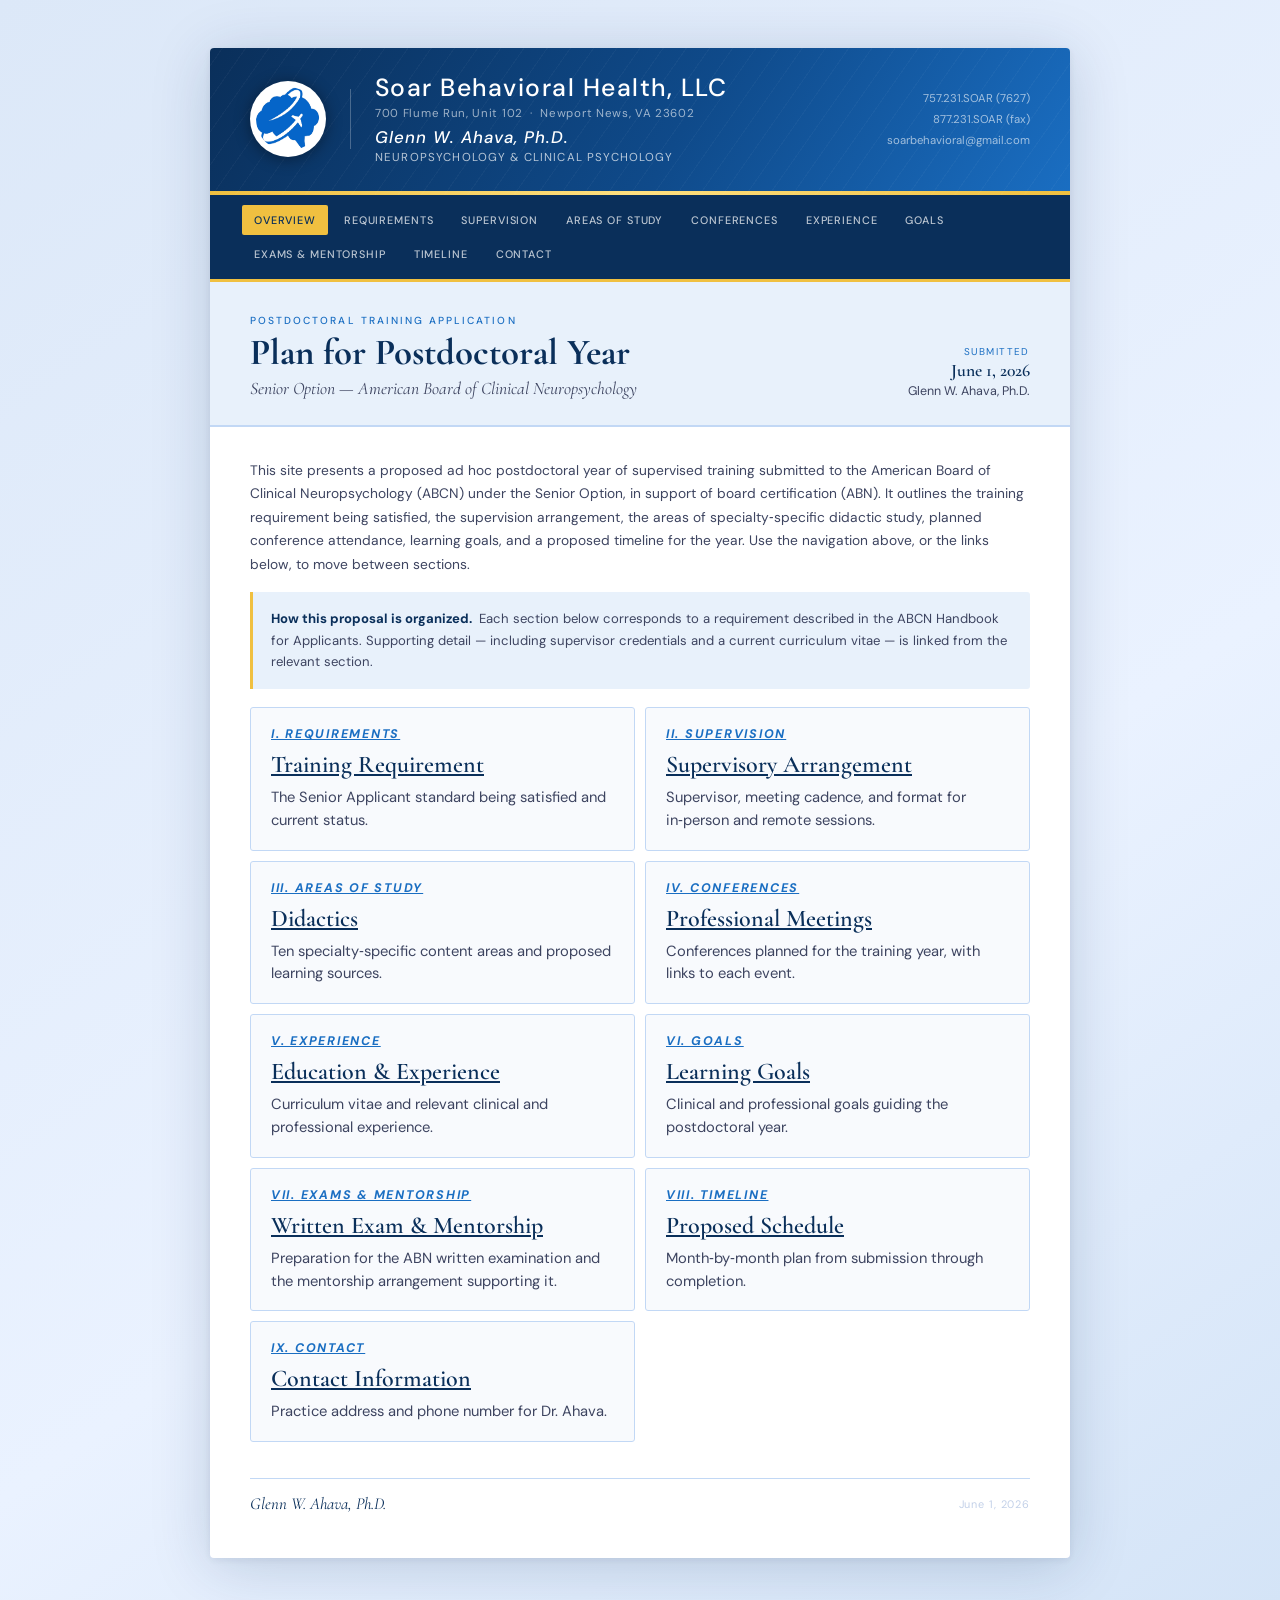
==== index.html @ ce33fef2 "add site files" ====
<!DOCTYPE html>
<html lang="en">
<head>
<meta charset="UTF-8">
<meta name="viewport" content="width=device-width, initial-scale=1.0">
<title>Plan for Postdoctoral Year — Glenn W. Ahava, Ph.D.</title>
<link href="https://fonts.googleapis.com/css2?family=Cormorant+Garamond:ital,wght@0,400;0,500;0,600;0,700;1,400;1,500&family=DM+Sans:opsz,wght@9..40,300;9..40,400;9..40,500&display=swap" rel="stylesheet">
<link rel="stylesheet" href="assets/styles.css">
</head>
<body id="top">
<div class="page">

  <!-- LETTERHEAD -->
  <header class="letterhead">
    <div class="lh-inner">
      <img class="lh-logo" src="assets/logo.jpg" alt="Soar Behavioral Health logo" width="76" height="76">
      <div class="lh-divider"></div>
      <div class="lh-text">
        <div class="lh-org">Soar Behavioral Health, LLC</div>
        <div class="lh-address">700 Flume Run, Unit 102 &nbsp;·&nbsp; Newport News, VA 23602</div>
        <div class="lh-name">Glenn W. Ahava, Ph.D.</div>
        <div class="lh-specialty">Neuropsychology &amp; Clinical Psychology</div>
      </div>
      <div class="lh-contact">
        757.231.SOAR (7627)<br>
        877.231.SOAR (fax)<br>
        soarbehavioral@gmail.com
      </div>
    </div>
    <div class="lh-bar"></div>
  </header>

  <!-- SITE NAV -->
  <nav class="site-nav" aria-label="Site sections">
    <a href="index.html" class="current">Overview</a>
    <a href="requirements.html">Requirements</a>
    <a href="supervision.html">Supervision</a>
    <a href="areas-of-study.html">Areas of Study</a>
    <a href="conferences.html">Conferences</a>
    <a href="experience.html">Experience</a>
    <a href="goals.html">Goals</a>
    <a href="exams-mentorship.html">Exams &amp; Mentorship</a>
    <a href="timeline.html">Timeline</a>
    <a href="contact.html">Contact</a>
  </nav>

  <!-- DOC HEADER -->
  <div class="doc-header">
    <div>
      <div class="dh-label">Postdoctoral Training Application</div>
      <div class="dh-title">Plan for Postdoctoral Year</div>
      <div class="dh-subtitle">Senior Option — American Board of Clinical Neuropsychology</div>
    </div>
    <div class="dh-meta">
      <div class="dh-date-label">Submitted</div>
      <div class="dh-date">June 1, 2026</div>
      <div class="dh-author">Glenn W. Ahava, Ph.D.</div>
    </div>
  </div>

  <!-- BODY -->
  <main class="body">

    <section class="section fade-in">
      <div class="sec-intro">
        This site presents a proposed ad hoc postdoctoral year of supervised training submitted
        to the American Board of Clinical Neuropsychology (ABCN) under the Senior Option, in
        support of board certification (ABN). It outlines the training requirement being
        satisfied, the supervision arrangement, the areas of specialty‑specific didactic study,
        planned conference attendance, learning goals, and a proposed timeline for the year.
        Use the navigation above, or the links below, to move between sections.
      </div>

      <div class="note">
        <strong>How this proposal is organized.</strong>&ensp;Each section below corresponds to a
        requirement described in the ABCN Handbook for Applicants. Supporting detail —
        including supervisor credentials and a current curriculum vitae — is linked from the
        relevant section.
      </div>

      <div class="quicklinks">
        <a class="qlink" href="requirements.html">
          <div class="qlink-label">I. Requirements</div>
          <div class="qlink-title">Training Requirement</div>
          <div class="qlink-text">The Senior Applicant standard being satisfied and current status.</div>
        </a>
        <a class="qlink" href="supervision.html">
          <div class="qlink-label">II. Supervision</div>
          <div class="qlink-title">Supervisory Arrangement</div>
          <div class="qlink-text">Supervisor, meeting cadence, and format for in‑person and remote sessions.</div>
        </a>
        <a class="qlink" href="areas-of-study.html">
          <div class="qlink-label">III. Areas of Study</div>
          <div class="qlink-title">Didactics</div>
          <div class="qlink-text">Ten specialty‑specific content areas and proposed learning sources.</div>
        </a>
        <a class="qlink" href="conferences.html">
          <div class="qlink-label">IV. Conferences</div>
          <div class="qlink-title">Professional Meetings</div>
          <div class="qlink-text">Conferences planned for the training year, with links to each event.</div>
        </a>
        <a class="qlink" href="experience.html">
          <div class="qlink-label">V. Experience</div>
          <div class="qlink-title">Education &amp; Experience</div>
          <div class="qlink-text">Curriculum vitae and relevant clinical and professional experience.</div>
        </a>
        <a class="qlink" href="goals.html">
          <div class="qlink-label">VI. Goals</div>
          <div class="qlink-title">Learning Goals</div>
          <div class="qlink-text">Clinical and professional goals guiding the postdoctoral year.</div>
        </a>
        <a class="qlink" href="exams-mentorship.html">
          <div class="qlink-label">VII. Exams &amp; Mentorship</div>
          <div class="qlink-title">Written Exam &amp; Mentorship</div>
          <div class="qlink-text">Preparation for the ABN written examination and the mentorship arrangement supporting it.</div>
        </a>
        <a class="qlink" href="timeline.html">
          <div class="qlink-label">VIII. Timeline</div>
          <div class="qlink-title">Proposed Schedule</div>
          <div class="qlink-text">Month‑by‑month plan from submission through completion.</div>
        </a>
        <a class="qlink" href="contact.html">
          <div class="qlink-label">IX. Contact</div>
          <div class="qlink-title">Contact Information</div>
          <div class="qlink-text">Practice address and phone number for Dr. Ahava.</div>
        </a>
      </div>
    </section>

    <!-- FOOTER -->
    <div class="doc-footer">
      <div class="footer-sig">Glenn W. Ahava, Ph.D.</div>
      <div class="footer-meta">
        June 1, 2026
      </div>
    </div>

  </main>
</div>
</body>
</html>
---- assets/styles.css ----
/* ============================================================
   Shared design system — extended from the original one-page
   letterhead draft. Keep colors/fonts consistent across pages.
   ============================================================ */

:root {
  --blue:       #1a6ec2;
  --blue-dark:  #0f4a8a;
  --blue-deep:  #0a2f5a;
  --blue-light: #e8f1fb;
  --blue-mid:   #c2d8f5;
  --white:      #ffffff;
  --cream:      #f8fafd;
  --ink:        #1a1a2e;
  --ink-soft:   #3d4460;
  --rule:       #c2d0e8;
  --gold:       #f0c040;
}

* { margin:0; padding:0; box-sizing:border-box; }

html { scroll-behavior: smooth; }

body {
  background: linear-gradient(145deg, #dce8f8 0%, #eaf2ff 60%, #d4e4f7 100%);
  font-family: 'DM Sans', sans-serif;
  color: var(--ink);
  min-height: 100vh;
  display: flex;
  justify-content: center;
  padding: 48px 20px;
}

a { color: inherit; }

.page {
  background: var(--white);
  width: 860px;
  max-width: 100%;
  box-shadow: 0 8px 60px rgba(10,47,90,0.18), 0 2px 8px rgba(10,47,90,0.08);
  border-radius: 4px;
  overflow: hidden;
  animation: rise 0.65s cubic-bezier(.22,.68,0,1.2) both;
}

@keyframes rise {
  from { opacity:0; transform:translateY(28px) scale(0.98); }
  to   { opacity:1; transform:translateY(0) scale(1); }
}

/* ══ LETTERHEAD ══ */
.letterhead {
  background: linear-gradient(120deg, var(--blue-deep) 0%, var(--blue-dark) 55%, var(--blue) 100%);
  padding: 0;
  position: relative;
  overflow: hidden;
}

.letterhead::before {
  content:'';
  position:absolute; inset:0;
  background: repeating-linear-gradient(
    -55deg,
    transparent,
    transparent 18px,
    rgba(255,255,255,0.03) 18px,
    rgba(255,255,255,0.03) 19px
  );
  pointer-events:none;
}

.lh-inner {
  position: relative;
  display: flex;
  align-items: center;
  gap: 24px;
  padding: 26px 40px;
}

.lh-logo {
  width: 76px;
  height: 76px;
  flex-shrink: 0;
  filter: drop-shadow(0 2px 8px rgba(0,0,0,0.4));
  background: white;
  border-radius: 50%;
  padding: 6px;
  box-sizing: border-box;
}

.lh-divider {
  width: 1px;
  height: 60px;
  background: rgba(255,255,255,0.25);
  flex-shrink: 0;
}

.lh-text { flex:1; }

.lh-org {
  font-family: 'DM Sans', sans-serif;
  font-weight: 500;
  font-size: 1.55rem;
  color: #fff;
  letter-spacing: 0.06em;
  line-height: 1.15;
}

.lh-address {
  font-size: 0.72rem;
  color: rgba(255,255,255,0.6);
  margin-top: 3px;
  letter-spacing: 0.06em;
}

.lh-name {
  margin-top:5px; color:#ffffff; font-style:italic;
  letter-spacing:0.06em; font-size:1.05rem; font-weight:500;
}

.lh-specialty {
  margin-top:2px; color:rgba(255,255,255,0.7); font-size:0.72rem;
  letter-spacing:0.1em; text-transform:uppercase;
}

.lh-contact {
  text-align: right;
  font-size: 0.71rem;
  color: rgba(255,255,255,0.6);
  line-height: 1.85;
}

.lh-bar {
  height: 4px;
  background: linear-gradient(90deg, var(--gold) 0%, #ffe080 50%, var(--gold) 100%);
}

/* ══ SITE NAVIGATION ══ */
.site-nav {
  display: flex;
  flex-wrap: wrap;
  gap: 4px;
  padding: 10px 32px;
  background: var(--blue-deep);
  border-bottom: 3px solid var(--gold);
}

.site-nav a {
  color: rgba(255,255,255,0.72);
  text-decoration: none;
  font-size: 0.68rem;
  letter-spacing: 0.08em;
  text-transform: uppercase;
  font-weight: 500;
  padding: 8px 12px;
  border-radius: 2px;
  transition: background 0.15s ease, color 0.15s ease;
  white-space: nowrap;
}

.site-nav a:hover, .site-nav a:focus {
  background: rgba(255,255,255,0.12);
  color: #ffffff;
}

.site-nav a.current {
  background: var(--gold);
  color: var(--blue-deep);
}

/* ══ DOC HEADER ══ */
.doc-header {
  background: var(--blue-light);
  padding: 32px 40px 26px;
  border-bottom: 2px solid var(--blue-mid);
  display: flex;
  justify-content: space-between;
  align-items: flex-end;
  gap: 20px;
  flex-wrap: wrap;
}

.dh-label {
  font-size: 0.64rem;
  letter-spacing: 0.2em;
  text-transform: uppercase;
  color: var(--blue);
  font-weight: 500;
  margin-bottom: 6px;
}

.dh-title {
  font-family: 'Cormorant Garamond', serif;
  font-size: 2.3rem;
  font-weight: 700;
  color: var(--blue-deep);
  line-height: 1.1;
}

.dh-subtitle {
  font-family: 'Cormorant Garamond', serif;
  font-style: italic;
  font-size: 1.1rem;
  color: var(--ink-soft);
  margin-top: 5px;
}

.dh-meta {
  text-align: right;
  flex-shrink: 0;
}

.dh-date-label {
  font-size: 0.62rem;
  letter-spacing: 0.15em;
  text-transform: uppercase;
  color: var(--blue);
}

.dh-date {
  font-family: 'Cormorant Garamond', serif;
  font-size: 1.1rem;
  font-weight: 600;
  color: var(--blue-deep);
  margin-top: 2px;
}

.dh-author {
  font-size: 0.78rem;
  color: var(--ink-soft);
  margin-top: 2px;
}

/* ══ BODY ══ */
.body { padding: 32px 40px 44px; }

/* ══ IN-PAGE NAVIGATION (within a single page's sections) ══ */
.toc {
  display: flex;
  flex-wrap: wrap;
  gap: 8px;
  padding: 18px 40px;
  background: #f5f9ff;
  border-bottom: 1px solid var(--blue-mid);
}

.toc-label {
  width: 100%;
  font-size: 0.6rem;
  letter-spacing: 0.16em;
  text-transform: uppercase;
  font-weight: 500;
  color: var(--blue);
  margin-bottom: 2px;
}

.toc a, .back-top {
  color: var(--blue-dark);
  text-decoration: none;
  font-size: 0.72rem;
  font-weight: 500;
}

.toc a {
  background: var(--white);
  border: 1px solid var(--blue-mid);
  border-radius: 999px;
  padding: 6px 10px;
  transition: background .15s ease, color .15s ease;
}

.toc a:hover, .toc a:focus {
  background: var(--blue-deep);
  color: var(--white);
}

.back-top {
  margin-left: auto;
  font-size: 0.64rem;
  letter-spacing: 0.04em;
}

.back-top:hover, .back-top:focus { text-decoration: underline; }

/* ══ SECTIONS ══ */
.section { margin-top: 30px; }
.section:first-child { margin-top: 0; }

.section.fade-in { animation: fadeUp .4s ease both; }

@keyframes fadeUp {
  from { opacity:0; transform:translateY(14px); }
  to   { opacity:1; transform:translateY(0); }
}

.sec-head {
  display: flex;
  align-items: center;
  gap: 12px;
  margin-bottom: 14px;
  flex-wrap: wrap;
}

.sec-num {
  width: 28px; height: 28px;
  border-radius: 50%;
  background: var(--blue-deep);
  color: var(--gold);
  font-size: 0.68rem;
  font-weight: 500;
  display: flex; align-items: center; justify-content: center;
  flex-shrink: 0;
  letter-spacing: 0.04em;
}

.sec-title {
  font-size: 0.66rem;
  letter-spacing: 0.22em;
  text-transform: uppercase;
  font-weight: 500;
  color: var(--blue-deep);
}

.sec-rule {
  flex: 1;
  height: 1px;
  background: linear-gradient(90deg, var(--blue-dark) 0%, var(--blue-mid) 100%);
  min-width: 40px;
}

.sec-intro {
  font-size: 0.86rem;
  color: var(--ink-soft);
  line-height: 1.7;
  margin-bottom: 16px;
}

.sec-intro a { color: var(--blue-dark); font-weight: 500; text-decoration: underline; }

/* ══ REQUIREMENTS ══ */
.req-quote {
  background: var(--blue-light);
  border-left: 3px solid var(--blue);
  padding: 14px 18px;
  margin-bottom: 14px;
  border-radius: 0 3px 3px 0;
}

.req-cite {
  display: block;
  font-size: 0.68rem;
  letter-spacing: 0.08em;
  color: var(--blue);
  font-weight: 500;
  margin-bottom: 7px;
}

.req-text {
  font-family: 'Cormorant Garamond', serif;
  font-style: italic;
  font-size: 1.0rem;
  color: var(--ink-soft);
  line-height: 1.65;
}

.checklist { list-style:none; display:flex; flex-direction:column; gap:7px; }

.checklist li {
  display: flex; align-items: flex-start; gap: 10px;
  font-size: 0.855rem; color: var(--ink-soft); line-height: 1.5;
}

.chk {
  width: 20px; height: 20px; border-radius: 4px;
  display: flex; align-items: center; justify-content: center;
  flex-shrink: 0; margin-top: 0px;
}

.chk-done { background: var(--blue-deep); }
.chk-pend { background: transparent; border: 1.5px solid var(--blue); }

/* ══ SUPERVISION ══ */
.sup-grid {
  display: grid;
  grid-template-columns: 1fr 1fr;
  gap: 10px;
}

.sup-card {
  background: var(--cream);
  border-top: 2px solid var(--blue-dark);
  border-radius: 0 0 3px 3px;
  padding: 14px 16px;
}

.sup-card.full { grid-column: 1 / -1; }

.sup-label {
  font-size: 0.61rem; letter-spacing: 0.16em;
  text-transform: uppercase; color: var(--blue);
  font-weight: 500; margin-bottom: 6px;
}

.sup-value {
  font-family: 'Cormorant Garamond', serif;
  font-size: 1.1rem; font-weight: 600;
  color: var(--blue-deep);
}

.sup-value a { text-decoration: none; border-bottom: 1px dotted var(--blue); }
.sup-value a:hover { color: var(--blue); }

.mod-row {
  display: flex; gap: 9px; align-items: flex-start; margin-top: 7px;
}

.mod-tag {
  font-size: 0.59rem; letter-spacing: 0.1em;
  text-transform: uppercase;
  background: var(--blue-deep); color: rgba(255,255,255,0.85);
  padding: 2px 8px; border-radius: 2px;
  white-space: nowrap; flex-shrink: 0; margin-top: 2px;
}

.mod-text {
  font-size: 0.82rem; color: var(--ink-soft); line-height: 1.5;
}

/* ══ DIDACTICS / AREAS OF STUDY ══ */
.did-note {
  font-size: 0.8rem; color: var(--ink-soft);
  background: var(--blue-light);
  border-left: 3px solid var(--rule);
  padding: 10px 14px; margin-bottom: 14px;
  line-height: 1.6; font-style: italic;
  border-radius: 0 3px 3px 0;
}

.did-grid {
  display: grid;
  grid-template-columns: 1fr 1fr;
  border: 1px solid var(--blue-mid);
  border-radius: 3px;
  overflow: hidden;
  margin-bottom: 16px;
}

.did-item {
  padding: 9px 14px;
  font-size: 0.82rem; color: var(--ink-soft);
  display: flex; align-items: center; gap: 10px;
  background: var(--white);
  border-bottom: 1px solid var(--blue-light);
  transition: background 0.15s;
}

.did-item:hover { background: var(--blue-light); }
.did-item:nth-child(odd)  { border-right: 1px solid var(--blue-light); }

.did-n {
  font-family: 'Cormorant Garamond', serif;
  font-size: 1.15rem; font-weight: 600;
  color: var(--blue); width: 22px;
  flex-shrink: 0; opacity: 0.55;
}

.src-title {
  font-size: 0.63rem; letter-spacing: 0.16em;
  text-transform: uppercase; color: var(--blue);
  font-weight: 500; margin-bottom: 8px;
}

.src-list { list-style: none; display: flex; flex-direction: column; gap: 5px; }

.src-list li {
  display: flex; gap: 10px;
  font-size: 0.82rem; color: var(--ink-soft); line-height: 1.5;
}

.src-list li a { text-decoration: underline; color: var(--blue-dark); }

.src-dot {
  width: 6px; height: 6px; border-radius: 50%;
  background: var(--blue); flex-shrink: 0; margin-top: 6px;
}

/* ══ CONFERENCES ══ */
.conf-card {
  background: var(--cream);
  border: 1px solid var(--blue-mid);
  border-left: 3px solid var(--blue-dark);
  border-radius: 0 3px 3px 0;
  padding: 14px 18px;
  display: flex; gap: 16px; align-items: flex-start;
  margin-bottom: 9px;
  transition: box-shadow 0.2s;
}

.conf-card:hover { box-shadow: 0 2px 12px rgba(10,47,90,0.1); }

.conf-date { text-align: center; flex-shrink: 0; width: 54px; }

.conf-month {
  font-size: 0.58rem; letter-spacing: 0.14em;
  text-transform: uppercase; color: var(--blue); font-weight: 500;
}

.conf-day {
  font-family: 'Cormorant Garamond', serif;
  font-size: 1.6rem; font-weight: 700;
  color: var(--blue-deep); line-height: 1;
}

.conf-year { font-size: 0.62rem; color: var(--ink-soft); margin-top: 1px; }

.conf-vr { width: 1px; background: var(--blue-mid); align-self: stretch; flex-shrink: 0; }

.conf-info { flex: 1; }

.conf-name {
  font-family: 'Cormorant Garamond', serif;
  font-size: 1.05rem; font-weight: 600;
  color: var(--blue-deep); line-height: 1.3;
}

.conf-name a { text-decoration: none; border-bottom: 1px dotted var(--blue-dark); }
.conf-name a:hover { color: var(--blue); }

.conf-loc {
  font-size: 0.74rem; color: var(--ink-soft);
  margin-top: 3px; letter-spacing: 0.04em;
}

.conf-link {
  display: inline-block;
  margin-top: 8px;
  font-size: 0.68rem;
  letter-spacing: 0.08em;
  text-transform: uppercase;
  color: var(--blue-dark);
  text-decoration: none;
  border-bottom: 1px solid var(--blue-mid);
}

.conf-link:hover { border-color: var(--blue-dark); }

/* ══ GOALS ══ */
.goal-list { display: flex; flex-direction: column; gap: 12px; }

.goal-card {
  background: var(--cream);
  border: 1px solid var(--blue-mid);
  border-radius: 3px;
  padding: 14px 18px;
  display: flex; gap: 14px; align-items: flex-start;
}

.goal-num {
  font-family: 'Cormorant Garamond', serif;
  font-size: 1.5rem; font-weight: 700;
  color: var(--blue); opacity: 0.55;
  flex-shrink: 0; width: 30px;
}

.goal-title {
  font-family: 'Cormorant Garamond', serif;
  font-size: 1.05rem; font-weight: 600;
  color: var(--blue-deep); margin-bottom: 4px;
}

.goal-text { font-size: 0.82rem; color: var(--ink-soft); line-height: 1.55; }

/* ══ TIMELINE ══ */
.tl { position: relative; padding-left: 26px; }

.tl::before {
  content:'';
  position:absolute; left:6px; top:6px; bottom:6px;
  width: 2px;
  background: var(--blue-mid);
}

.tl-item { position: relative; padding-bottom: 22px; }
.tl-item:last-child { padding-bottom: 0; }

.tl-item::before {
  content:'';
  position:absolute; left:-26px; top:3px;
  width: 12px; height: 12px; border-radius: 50%;
  background: var(--blue-deep);
  border: 2px solid var(--gold);
}

.tl-period {
  font-size: 0.62rem; letter-spacing: 0.14em;
  text-transform: uppercase; color: var(--blue);
  font-weight: 500; margin-bottom: 3px;
}

.tl-title {
  font-family: 'Cormorant Garamond', serif;
  font-size: 1.05rem; font-weight: 600;
  color: var(--blue-deep); margin-bottom: 3px;
}

.tl-text { font-size: 0.82rem; color: var(--ink-soft); line-height: 1.55; }

/* ══ GENERIC CARD/NOTE UTILITIES ══ */
.note {
  background: var(--blue-light);
  border-left: 3px solid var(--gold);
  border-radius: 0 3px 3px 0;
  padding: 16px 18px;
  color: var(--ink-soft);
  font-size: 0.82rem;
  line-height: 1.65;
  margin-bottom: 16px;
}

.note strong { color: var(--blue-deep); }

.grid-2 {
  display: grid;
  grid-template-columns: repeat(2, minmax(0, 1fr));
  gap: 12px;
  margin-top: 16px;
}

.card {
  border: 1px solid var(--blue-mid);
  border-radius: 3px;
  padding: 15px;
}

.card h3 {
  font-size: 0.7rem;
  letter-spacing: 0.1em;
  text-transform: uppercase;
  color: var(--blue-deep);
  margin-bottom: 7px;
}

.card p { font-size: 0.78rem; color: var(--ink-soft); line-height: 1.55; }

/* ══ CONTACT PAGE ══ */
.contact-intro-row {
  display: flex;
  align-items: center;
  gap: 20px;
  margin-bottom: 16px;
}

.contact-portrait {
  width: 25%;
  height: auto;
  flex-shrink: 0;
  border-radius: 4px;
  border: 1px solid var(--blue-mid);
}

.contact-card h3 { font-size: 1.05rem; }

.contact-card p { font-size: 1.17rem; }

.btn-link {
  display: inline-flex;
  align-items: center;
  gap: 6px;
  margin-top: 10px;
  font-size: 0.68rem;
  letter-spacing: 0.1em;
  text-transform: uppercase;
  font-weight: 500;
  color: #fff;
  background: var(--blue-deep);
  padding: 9px 16px;
  border-radius: 2px;
  text-decoration: none;
  transition: background 0.15s ease;
}

.btn-link:hover { background: var(--blue-dark); }

.btn-large {
  display: flex;
  align-items: center;
  justify-content: center;
  gap: 10px;
  width: 100%;
  margin-top: 16px;
  padding: 20px 24px;
  font-family: 'DM Sans', sans-serif;
  font-size: 0.85rem;
  letter-spacing: 0.14em;
  text-transform: uppercase;
  font-weight: 500;
  color: #fff;
  background: var(--blue-deep);
  border: 1px solid var(--blue-deep);
  border-radius: 3px;
  text-decoration: none;
  transition: background 0.15s ease, transform 0.15s ease;
}

.btn-large:hover { background: var(--blue-dark); transform: translateY(-1px); }

.btn-large .btn-arrow { font-size: 1rem; transition: transform 0.15s ease; }
.btn-large:hover .btn-arrow { transform: translateX(3px); }

.quicklinks {
  display: grid;
  grid-template-columns: repeat(2, minmax(0,1fr));
  gap: 10px;
  margin-top: 18px;
}

.qlink {
  display: block;
  background: var(--cream);
  border: 1px solid var(--blue-mid);
  border-radius: 3px;
  padding: 18px 20px;
  text-decoration: none;
  transition: box-shadow 0.15s ease, border-color 0.15s ease;
}

.qlink:hover { box-shadow: 0 2px 12px rgba(10,47,90,0.1); border-color: var(--blue); }

.qlink .qlink-label {
  font-size: 0.78rem; letter-spacing: 0.14em; text-transform: uppercase;
  color: var(--blue); font-weight: 700; font-style: italic; margin-bottom: 8px;
  text-decoration: underline;
}

.qlink .qlink-title {
  font-family: 'Cormorant Garamond', serif;
  font-size: 1.5rem; font-weight: 600; color: var(--blue-deep); line-height: 1.25;
  text-decoration: underline;
}

.qlink .qlink-text { font-size: 0.92rem; color: var(--ink-soft); margin-top: 6px; line-height: 1.55; }

/* ══ FOOTER ══ */
.doc-footer {
  margin-top: 36px;
  padding-top: 14px;
  border-top: 1px solid var(--blue-mid);
  display: flex;
  justify-content: space-between;
  align-items: center;
  flex-wrap: wrap;
  gap: 10px;
}

.footer-sig {
  font-family: 'Cormorant Garamond', serif;
  font-size: 1.05rem; font-style: italic;
  color: var(--blue-deep);
}

.footer-meta { font-size: 0.68rem; color: var(--rule); letter-spacing: 0.08em; }

@media (max-width: 640px) {
  .sup-grid, .grid-2, .quicklinks { grid-template-columns: 1fr; }
  .doc-header { flex-direction: column; align-items: flex-start; }
  .dh-meta { text-align: left; }
  .lh-contact { display: none; }
  body { padding: 0; }
  .page { border-radius: 0; }
}

@media print {
  body { background: white; padding: 0; }
  .page { box-shadow: none; width: 100%; border-radius: 0; }
  .toc, .back-top, .site-nav { display: none; }
}
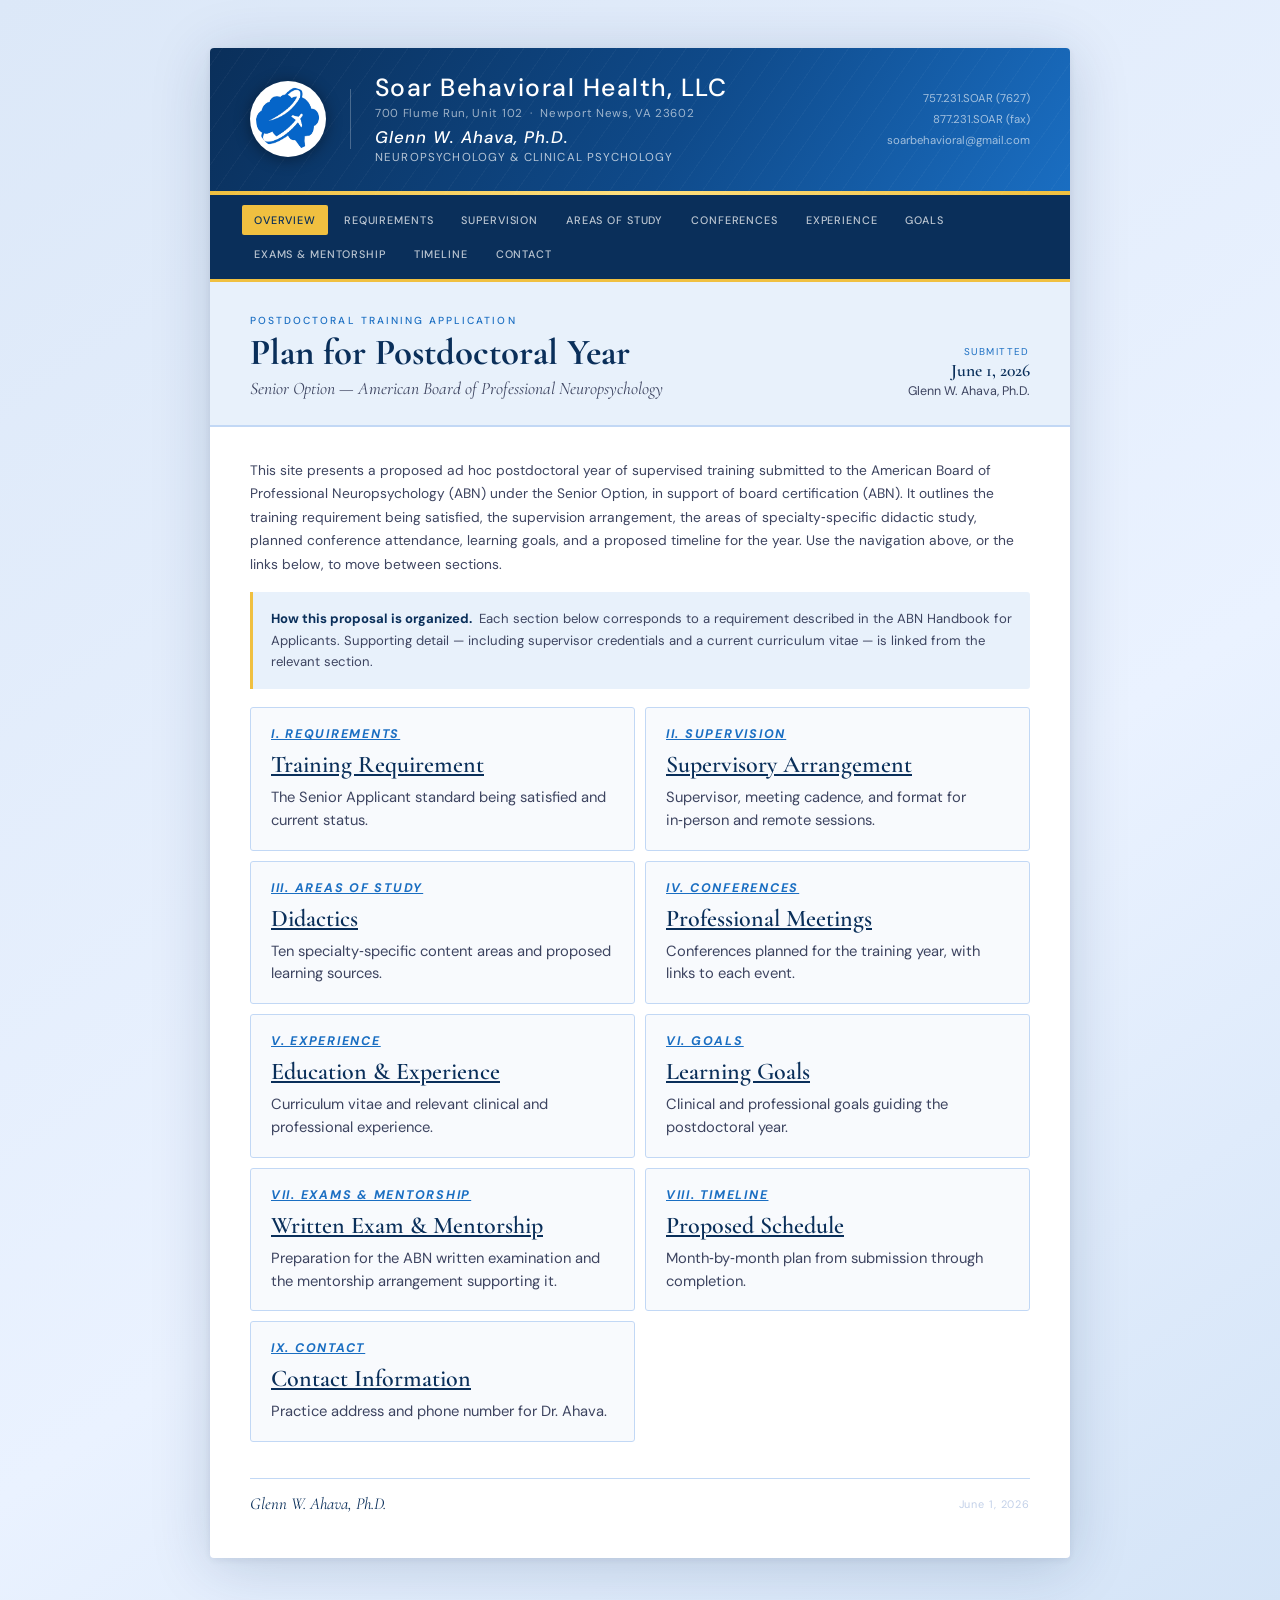
==== commit 3ec0dcde: "Add files via upload" ====
--- a/index.html
+++ b/index.html
@@ -49,7 +49,7 @@
     <div>
       <div class="dh-label">Postdoctoral Training Application</div>
       <div class="dh-title">Plan for Postdoctoral Year</div>
-      <div class="dh-subtitle">Senior Option — American Board of Clinical Neuropsychology</div>
+      <div class="dh-subtitle">Senior Option — American Board of Professional Neuropsychology</div>
     </div>
     <div class="dh-meta">
       <div class="dh-date-label">Submitted</div>
@@ -64,7 +64,7 @@
     <section class="section fade-in">
       <div class="sec-intro">
         This site presents a proposed ad hoc postdoctoral year of supervised training submitted
-        to the American Board of Clinical Neuropsychology (ABCN) under the Senior Option, in
+        to the American Board of Professional Neuropsychology (ABN) under the Senior Option, in
         support of board certification (ABN). It outlines the training requirement being
         satisfied, the supervision arrangement, the areas of specialty‑specific didactic study,
         planned conference attendance, learning goals, and a proposed timeline for the year.
@@ -73,7 +73,7 @@
 
       <div class="note">
         <strong>How this proposal is organized.</strong>&ensp;Each section below corresponds to a
-        requirement described in the ABCN Handbook for Applicants. Supporting detail —
+        requirement described in the ABN Handbook for Applicants. Supporting detail —
         including supervisor credentials and a current curriculum vitae — is linked from the
         relevant section.
       </div>
